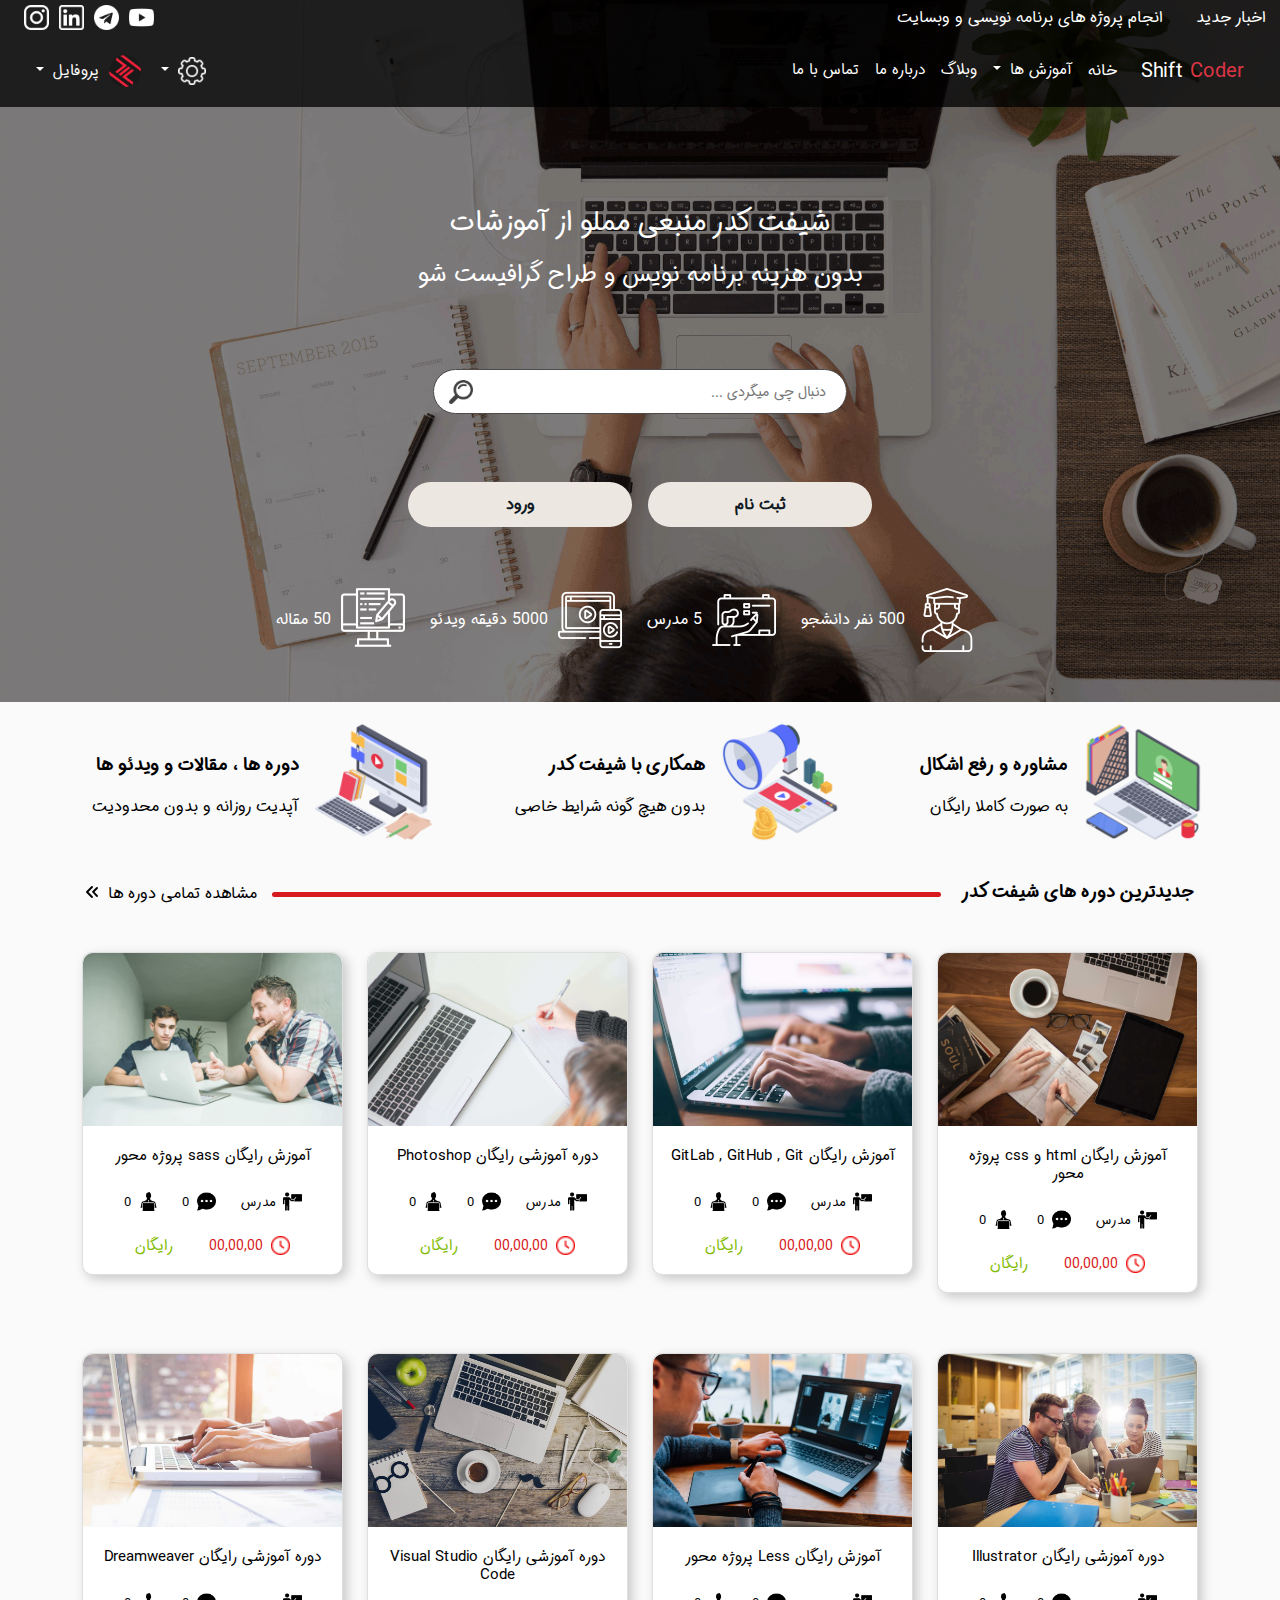
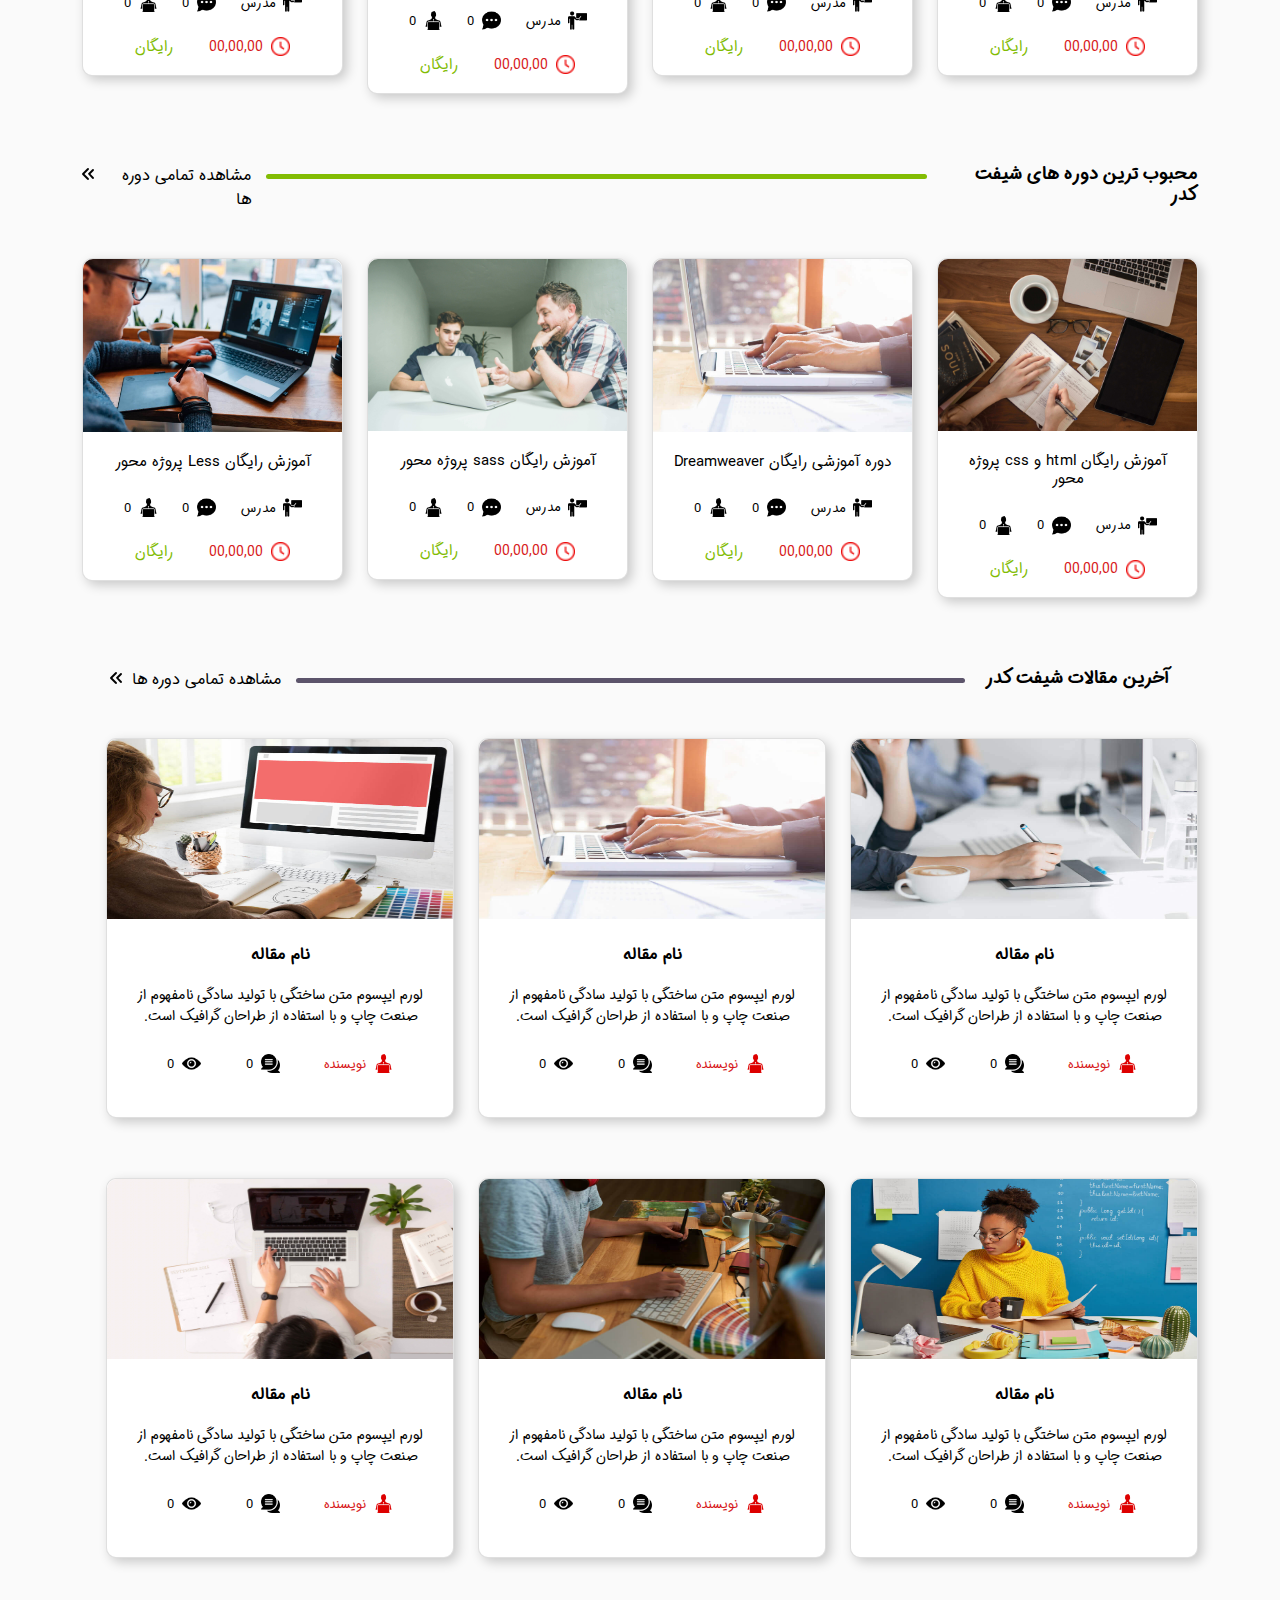
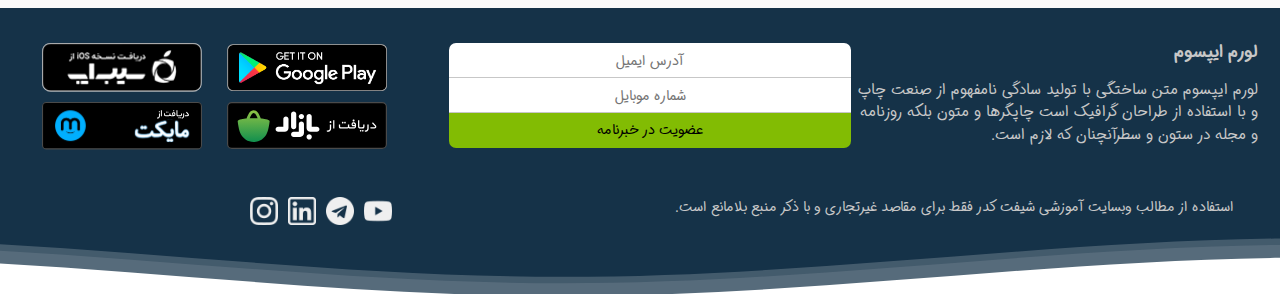
==== index.html @ ca9fedff "push in github" ====
<!DOCTYPE html>
<html lang="en">

<head>
    <meta charset="UTF-8">
    <meta http-equiv="X-UA-Compatible" content="IE=edge">
    <meta name="viewport" content="width=device-width, initial-scale=1.0">
    <title>Shift Coder</title>
    <link rel="stylesheet" href="frameworks/bootstrap/bootstrap.rtl.css">
    <script src="frameworks/bootstrap/bootstrap.js"></script>
    <link rel="stylesheet" href="style/main.min.css">
</head>

<body>
    <div class="container-fluid" id="custom-container-fluid-header">
        <div class="row">
            <div class="col-6">
                <div id="top-title">
                    <div class="news">
                        <span id="news-span">اخبار جدید</span>
                        <ul>
                            <li><a href="#">انجام پروژه های برنامه نویسی و وبسایت</a></li>
                            <li><a href="#">آموزش برنامه نویسی و طراحی وبسایت</li>
                            <li><a href="#">برگزاری دوره های اموزشی رایگان</a></li>
                            <li><a href="#">آموزش گرافیک از صفر تا صد</a></li>
                        </ul>
                    </div>
                </div>
            </div>
            <div class="col-6">
                <div id="social-container-header" class="float-start">
                    <a href="#">
                        <img src="icons/youtube.png" alt="youtube" class="social-media-header" title="youtube">
                    </a>
                    <a href="#">
                        <img src="icons/telegram.png" alt="telegram" class="social-media-header" title="telegram">
                    </a>
                    <a href="#">
                        <img src="icons/linkedin.png" alt="linkedin" class="social-media-header" title="linkedin">
                    </a>
                    <a href="#">
                        <img src="icons/instagram.png" alt="instagram" class="social-media-header" title="instagram">
                    </a>
                </div>
            </div>
            <nav class="navbar navbar-expand-lg navbar-dark" id="custom-navbar-header">
                <div class="container-fluid">
                    <h1>
                        <a class="navbar-brand text-su" href="#">Shift <span class="text-danger">Coder</span></a>
                    </h1>
                    <button class="navbar-toggler" type="button" data-bs-toggle="collapse"
                        data-bs-target="#navbarSupportedContent" aria-controls="navbarSupportedContent"
                        aria-expanded="false" aria-label="Toggle navigation">
                        <span class="navbar-toggler-icon"></span>
                    </button>
                    <div class="collapse navbar-collapse" id="navbarSupportedContent">
                        <ul class="navbar-nav me-auto mb-2 mb-lg-0">
                            <li class="nav-item">
                                <a class="nav-link active" aria-current="page" href="#">خانه</a>
                            </li>
                            <li class="nav-item">
                                <a class="nav-link dropdown-toggle link-navbar-header" href="#" id="navbarDropdown"
                                    role="button" data-bs-toggle="dropdown" aria-expanded="false">
                                    آموزش ها
                                </a>
                                <ul class="dropdown-menu bgcolo-ul-header" id="megamenu-dropdown"
                                    aria-labelledby="navbarDropdown">
                                    <div class="container-fluid">
                                        <div class="row">
                                            <div class="col-12 col-md-3 text-center">
                                                <li>
                                                    <a class="dropdown-item text-white hover-link-dropdown anchor-megamenu-border-radius"
                                                        href="#">برنامه نویسی</a>
                                                </li>
                                                <div>
                                                    <img src="icons/arrow-down.png" alt="arrow down"
                                                        class="arrow-down-header my-3">
                                                </div>
                                                <div>
                                                    <ul class="ul-item-megamenu">
                                                        <li class="li-item-megamenu my-2"><a href="#"
                                                                class="text-white">جاوا اسکریپت</a></li>
                                                        <li class="li-item-megamenu my-2"><a href="#"
                                                                class="text-white">سی شارپ</a></li>
                                                        <li class="li-item-megamenu my-2"><a href="#"
                                                                class="text-white">پی اچ پی</a></li>
                                                        <li class="li-item-megamenu my-2"><a href="#"
                                                                class="text-white">go lang</a></li>
                                                        <li class="li-item-megamenu my-2"><a href="#"
                                                                class="text-white">ruby</a></li>
                                                    </ul>
                                                </div>
                                            </div>
                                            <div class="col-12 col-md-3 text-center">
                                                <li><a class="dropdown-item text-white hover-link-dropdown anchor-megamenu-border-radius"
                                                        href="#">فریمورک و کتابخانه</a>
                                                </li>
                                                <div>
                                                    <img src="icons/arrow-down.png" alt="arrow down"
                                                        class="arrow-down-header my-3">
                                                </div>
                                                <div>
                                                    <ul class="ul-item-megamenu">
                                                        <li class="li-item-megamenu my-2"><a href="#"
                                                                class="text-white">نود جی اس</a></li>
                                                        <li class="li-item-megamenu my-2"><a href="#"
                                                                class="text-white">بوت استرپ</a></li>
                                                        <li class="li-item-megamenu my-2"><a href="#"
                                                                class="text-white">لاراول</a></li>
                                                        <li class="li-item-megamenu my-2"><a href="#"
                                                                class="text-white">asp.net</a></li>
                                                        <li class="li-item-megamenu my-2"><a href="#"
                                                                class="text-white">sass</a></li>
                                                    </ul>
                                                </div>
                                            </div>
                                            <div class="col-12 col-md-3 text-center">
                                                <li><a class="dropdown-item text-white hover-link-dropdown anchor-megamenu-border-radius"
                                                        href="#">طراحی وب</a>
                                                </li>
                                                <div>
                                                    <img src="icons/arrow-down.png" alt="arrow down"
                                                        class="arrow-down-header my-3">
                                                </div>
                                                <div>
                                                    <ul class="ul-item-megamenu">
                                                        <li class="li-item-megamenu my-2"><a href="#"
                                                                class="text-white">هک و امنیت</a></li>
                                                        <li class="li-item-megamenu my-2"><a href="#"
                                                                class="text-white">ووکامرس</a></li>
                                                        <li class="li-item-megamenu my-2"><a href="#"
                                                                class="text-white">وردپرس</a></li>
                                                        <li class="li-item-megamenu my-2"><a href="#"
                                                                class="text-white">HTML</a></li>
                                                        <li class="li-item-megamenu my-2"><a href="#"
                                                                class="text-white">CSS</a></li>
                                                    </ul>
                                                </div>
                                            </div>
                                            <div class="col-12 col-md-3 text-center">
                                                <li><a class="dropdown-item text-white hover-link-dropdown anchor-megamenu-border-radius"
                                                        href="#">گرافیک</a>
                                                </li>
                                                <div>
                                                    <img src="icons/arrow-down.png" alt="arrow down"
                                                        class="arrow-down-header my-3">
                                                </div>
                                                <div>
                                                    <ul class="ul-item-megamenu">
                                                        <li class="li-item-megamenu my-2"><a href="#"
                                                                class="text-white">فوتوشاپ</a></li>
                                                        <li class="li-item-megamenu my-2"><a href="#"
                                                                class="text-white">ایلوستریتور</a></li>
                                                        <li class="li-item-megamenu my-2"><a href="#"
                                                                class="text-white">ایکس دی</a></li>
                                                        <li class="li-item-megamenu my-2"><a href="#"
                                                                class="text-white">D3 max</a></li>
                                                        <li class="li-item-megamenu my-2"><a href="#"
                                                                class="text-white">maya</a></li>
                                                    </ul>
                                                </div>
                                            </div>
                                        </div>
                                    </div>
                                </ul>
                            </li>
                            <li class="nav-item">
                                <a class="nav-link link-navbar-header" href="#">وبلاگ</a>
                            </li>
                            <li class="nav-item">
                                <a class="nav-link link-navbar-header" href="#">درباره ما</a>
                            </li>
                            <li class="nav-item">
                                <a class="nav-link link-navbar-header" href="#">تماس با ما</a>
                            </li>
                            <hr>
                        </ul>

                        <li class="nav-item dropdown list-style-li-header" id="setting-list-item-header">
                            <a class="nav-link dropdown-toggle link-navbar-header" href="#" id="navbarDropdown-2"
                                role="button" data-bs-toggle="dropdown" aria-expanded="false">
                                <span id="span-profile">
                                    <img src="icons/settings.png" alt="settings" width="28px">
                                </span>
                            </a>
                            <ul class="dropdown-menu bgcolo-ul-header" aria-labelledby="navbarDropdown-2">
                                <li><a class="dropdown-item text-white hover-link-dropdown" href="#">
                                        <img src="icons/settings-3.png" alt="settings" class="icons-img-header">
                                        تنظیمات حساب
                                    </a>
                                </li>
                                <li><a class="dropdown-item text-white hover-link-dropdown" href="#">
                                        <img src="icons/edit.png" alt="send article" class="icons-img-header">
                                        ارسال مطالب
                                    </a>
                                </li>
                                <li><a class="dropdown-item text-white hover-link-dropdown" href="#">
                                        <img src="icons/conversation.png" alt="comments" class="icons-img-header">
                                        نظرات
                                    </a>
                                <li><a class="dropdown-item text-white hover-link-dropdown" href="#">
                                        <img src="icons/notification.png" alt="notification" class="icons-img-header">
                                        اعلان ها
                                    </a>
                                </li>
                                <li>
                                    <hr class="dropdown-divider">
                                </li>
                                <li><a class="dropdown-item text-white hover-link-dropdown no-hover-link-dropdown"
                                        href="#">
                                        <img src="icons/settings-2.png" alt="settings" class="icons-img-header">
                                        تنظیمات بیشتر
                                    </a>
                                </li>
                            </ul>
                        </li>
                        <li class="nav-item dropdown list-style-li-header">
                            <a class="nav-link dropdown-toggle link-navbar-header" href="#" id="navbarDropdown-2"
                                role="button" data-bs-toggle="dropdown" aria-expanded="false">
                                <img src="images/logo-icon-150px-shiftcoder.png" alt="پروفایل" id="profile-header">
                                <span id="span-profile">پروفایل</span>
                            </a>
                            <ul class="dropdown-menu bgcolo-ul-header" aria-labelledby="navbarDropdown-2">
                                <li><a class="dropdown-item text-white hover-link-dropdown" href="#">
                                        <img src="icons/control-panel.png" alt="control panel" class="icons-img-header">
                                        پنل مدیریت
                                    </a>
                                </li>
                                <li><a class="dropdown-item text-white hover-link-dropdown" href="#">
                                        <img src="icons/profile.png" alt="profile" class="icons-img-header">
                                        دوره های شما
                                    </a>
                                </li>
                                <li>
                                <li><a class="dropdown-item text-white hover-link-dropdown" href="#">
                                        <img src="icons/invoice.png" alt="invoice" class="icons-img-header">
                                        ارسال تیکت
                                    </a>
                                </li>
                                <li>
                                    <hr class="dropdown-divider">
                                </li>
                                <li><a class="dropdown-item text-white hover-link-dropdown no-hover-link-dropdown"
                                        href="#">
                                        <img src="icons/settings-2.png" alt="settings" class="icons-img-header">
                                        تنظیمات بیشتر
                                    </a>
                                </li>
                            </ul>
                        </li>
                    </div>
                </div>
            </nav>
        </div>
        <div class="row justify-content-center">
            <div class="col-12 col-md-8">
                <h3 id="header-top-text">شیفت کدر منبعی مملو از آموزشات</h3>
                <h4 id="header-bottom-text">بدون هزینه برنامه نویس و طراح گرافیست شو</h4>
                <form action="post" id="container-searchbox-header">
                    <input type="text" name="searchbox" id="searchbox-header" placeholder="دنبال چی میگردی ...">
                    <button id="container-icon-search-header">
                        <img src="icons/search.png" alt="search" id="search-img-header">
                    </button>
                </form>
                <div class="col-6" id="container-signin-login">
                    <a class="white" href="#" id="anchor-btn-signin">
                        <p><span class="bg"></span><span class="base"></span><span class="text">ثبت نام</span></p>
                    </a>
                    <a class="white" href="login-form.html" id="anchor-btn-signin">
                        <p><span class="bg"></span><span class="base"></span><span class="text">ورود</span></p>
                    </a>
                </div>
                <div id="container-meta-section">
                    <div class="meta-section-header">
                        <img src="icons/student.png" alt="Student" class="img-meta-section">
                        <span class="span-meta-section">500</span>
                        <span class="span-meta-section">نفر دانشجو</span>
                    </div>
                    <div class="meta-section-header" id="meta-section-teacher">
                        <img src="icons/teacher.png" alt="teacher" class="img-meta-section">
                        <span class="span-meta-section">5</span>
                        <span class="span-meta-section">مدرس</span>
                    </div>
                    <div class="meta-section-header">
                        <img src="icons/video.png" alt="video" class="img-meta-section">
                        <span class="span-meta-section">5000</span>
                        <span class="span-meta-section">دقیقه ویدئو</span>
                    </div>
                    <div class="meta-section-header" id="meta-section-article">
                        <img src="icons/article-2.png" alt="article" class="img-meta-section">
                        <span class="span-meta-section">50</span>
                        <span class="span-meta-section">مقاله</span>
                    </div>
                </div>
            </div>
        </div>
    </div>
    <div class="container-fluid">
        <div class="row">
            <div class="col-12">
                <div id="container-section-bottom-header">
                    <div class="section-bottom-header">
                        <img src="images/img-login.png" alt="moshavere" class="img-section-bottom-header">
                        <div class="cotainer-p-bottom-header">
                            <a href="#" class="anchor-section-bottom-header">
                                <p class="p-section-top-header">مشاوره و رفع اشکال</p>
                            </a>
                            <a href="#" class="anchor-section-bottom-header">
                                <p class="p-section-bottom-header">به صورت کاملا رایگان</p>
                            </a>
                        </div>
                    </div>
                    <div class="section-bottom-header">
                        <img src="images/img-marketing.png" alt="moshavere" class="img-section-bottom-header">
                        <div class="cotainer-p-bottom-header">
                            <a href="#" class="anchor-section-bottom-header">
                                <p class="p-section-top-header">همکاری با شیفت کدر</p>
                            </a>
                            <a href="#" class="anchor-section-bottom-header">
                                <p class="p-section-bottom-header">بدون هیچ گونه شرایط خاصی</p>
                            </a>
                        </div>
                    </div>
                    <div class="section-bottom-header" id="section-bottom-header-video">
                        <img src="images/img-learning.png" alt="moshavere" class="img-section-bottom-header">
                        <div class="cotainer-p-bottom-header">
                            <a href="#" class="anchor-section-bottom-header">
                                <p class="p-section-top-header">دوره ها ، مقالات و ویدئو ها</p>
                            </a>
                            <a href="#" class="anchor-section-bottom-header">
                                <p class="p-section-bottom-header">آپدیت روزانه و بدون محدودیت</p>
                            </a>
                        </div>
                    </div>
                </div>
            </div>
        </div>
    </div>
    <div class="container">
        <div class="row">
            <div class="col-12">
                <div class="container-name-section-content">
                    <h2 class="name-section-content">
                        <a href="#" class="link-section-content">جدیدترین دوره های شیفت کدر</a>
                    </h2>
                    <div class="line-section-content"></div>
                    <a class="container-full-packages">
                        <p>مشاهده تمامی دوره ها</p>
                        <img src="icons/double-left-arrows-symbol.png" alt="arrow" class="img-arrow-full-packages">
                    </a>
                </div>
            </div>
        </div>
    </div>
    <div class="container" class="container-cards">
        <div class="row">
            <div class="col-6 col-md-4 col-lg-3">
                <div class="card container-card">
                    <a href="#" class="anchor-cards">
                        <img src="images/img-1.jpg" class="card-img-top img-card" alt="...">
                        <div class="card-body">
                            <h5 class="card-title title-card">آموزش رایگان html و css پروژه محور</h5>
                            <div class="container-items-card">
                                <div>
                                    <img src="icons/teacher-2.png" alt="Teacher" class="img-teacher-card">
                                    <span class="span-item-card">مدرس</span>
                                </div>
                                <div class="chat-display-item-none">
                                    <img src="icons/chat.png" alt="chat" class="img-teacher-card">
                                    <span class="span-item-card">0</span>
                                </div>
                                <div>
                                    <img src="icons/student-2.png" alt="student" class="img-teacher-card">
                                    <span class="span-item-card">0</span>
                                </div>
                            </div>
                            <div class="container-time-payment-card">
                                <div>
                                    <img src="icons/clock.png" alt="clock" class="img-teacher-card">
                                    <span class="time-p-card">00,00,00</span>
                                </div>
                                <div>
                                    <span class="payment-card">رایگان</span>
                                </div>
                            </div>
                        </div>
                    </a>
                </div>
            </div>
            <div class="col-6 col-md-4 col-lg-3">
                <div class="card container-card">
                    <a href="#" class="anchor-cards">
                        <img src="images/img-3.jpg" class="card-img-top img-card" alt="...">
                        <div class="card-body">
                            <h5 class="card-title title-card">آموزش رایگان GitLab , GitHub , Git</h5>
                            <div class="container-items-card">
                                <div>
                                    <img src="icons/teacher-2.png" alt="Teacher" class="img-teacher-card">
                                    <span class="span-item-card">مدرس</span>
                                </div>
                                <div class="chat-display-item-none">
                                    <img src="icons/chat.png" alt="chat" class="img-teacher-card">
                                    <span class="span-item-card">0</span>
                                </div>
                                <div>
                                    <img src="icons/student-2.png" alt="student" class="img-teacher-card">
                                    <span class="span-item-card">0</span>
                                </div>
                            </div>
                            <div class="container-time-payment-card">
                                <div>
                                    <img src="icons/clock.png" alt="clock" class="img-teacher-card">
                                    <span class="time-p-card">00,00,00</span>
                                </div>
                                <div>
                                    <span class="payment-card">رایگان</span>
                                </div>
                            </div>
                        </div>
                    </a>
                </div>
            </div>
            <div class="col-6 col-md-4 col-lg-3">
                <div class="card container-card">
                    <a href="#" class="anchor-cards">
                        <img src="images/img-4.jpg" class="card-img-top img-card" alt="...">
                        <div class="card-body">
                            <h5 class="card-title title-card">دوره آموزشی رایگان Photoshop</h5>
                            <div class="container-items-card">
                                <div>
                                    <img src="icons/teacher-2.png" alt="Teacher" class="img-teacher-card">
                                    <span class="span-item-card">مدرس</span>
                                </div>
                                <div class="chat-display-item-none">
                                    <img src="icons/chat.png" alt="chat" class="img-teacher-card">
                                    <span class="span-item-card">0</span>
                                </div>
                                <div>
                                    <img src="icons/student-2.png" alt="student" class="img-teacher-card">
                                    <span class="span-item-card">0</span>
                                </div>
                            </div>
                            <div class="container-time-payment-card">
                                <div>
                                    <img src="icons/clock.png" alt="clock" class="img-teacher-card">
                                    <span class="time-p-card">00,00,00</span>
                                </div>
                                <div>
                                    <span class="payment-card">رایگان</span>
                                </div>
                            </div>
                        </div>
                    </a>
                </div>
            </div>
            <div class="col-6 col-md-4 col-lg-3">
                <div class="card container-card">
                    <a href="#" class="anchor-cards">
                        <img src="images/img-5.jpg" class="card-img-top img-card" alt="...">
                        <div class="card-body">
                            <h5 class="card-title title-card">آموزش رایگان sass پروژه محور</h5>
                            <div class="container-items-card">
                                <div>
                                    <img src="icons/teacher-2.png" alt="Teacher" class="img-teacher-card">
                                    <span class="span-item-card">مدرس</span>
                                </div>
                                <div class="chat-display-item-none">
                                    <img src="icons/chat.png" alt="chat" class="img-teacher-card">
                                    <span class="span-item-card">0</span>
                                </div>
                                <div>
                                    <img src="icons/student-2.png" alt="student" class="img-teacher-card">
                                    <span class="span-item-card">0</span>
                                </div>
                            </div>
                            <div class="container-time-payment-card">
                                <div>
                                    <img src="icons/clock.png" alt="clock" class="img-teacher-card">
                                    <span class="time-p-card">00,00,00</span>
                                </div>
                                <div>
                                    <span class="payment-card">رایگان</span>
                                </div>
                            </div>
                        </div>
                    </a>
                </div>
            </div>
            <div class="col-6 col-md-4 col-lg-3">
                <div class="card container-card">
                    <a href="#" class="anchor-cards">
                        <img src="images/img-6.jpg" class="card-img-top img-card" alt="...">
                        <div class="card-body">
                            <h5 class="card-title title-card">دوره آموزشی رایگان Illustrator </h5>
                            <div class="container-items-card">
                                <div>
                                    <img src="icons/teacher-2.png" alt="Teacher" class="img-teacher-card">
                                    <span class="span-item-card">مدرس</span>
                                </div>
                                <div class="chat-display-item-none">
                                    <img src="icons/chat.png" alt="chat" class="img-teacher-card">
                                    <span class="span-item-card">0</span>
                                </div>
                                <div>
                                    <img src="icons/student-2.png" alt="student" class="img-teacher-card">
                                    <span class="span-item-card">0</span>
                                </div>
                            </div>
                            <div class="container-time-payment-card">
                                <div>
                                    <img src="icons/clock.png" alt="clock" class="img-teacher-card">
                                    <span class="time-p-card">00,00,00</span>
                                </div>
                                <div>
                                    <span class="payment-card">رایگان</span>
                                </div>
                            </div>
                        </div>
                    </a>
                </div>
            </div>
            <div class="col-6 col-md-4 col-lg-3">
                <div class="card container-card">
                    <a href="#" class="anchor-cards">
                        <img src="images/img-10.jpg" class="card-img-top img-card" alt="...">
                        <div class="card-body">
                            <h5 class="card-title title-card">آموزش رایگان Less پروژه محور</h5>
                            <div class="container-items-card">
                                <div>
                                    <img src="icons/teacher-2.png" alt="Teacher" class="img-teacher-card">
                                    <span class="span-item-card">مدرس</span>
                                </div>
                                <div class="chat-display-item-none">
                                    <img src="icons/chat.png" alt="chat" class="img-teacher-card">
                                    <span class="span-item-card">0</span>
                                </div>
                                <div>
                                    <img src="icons/student-2.png" alt="student" class="img-teacher-card">
                                    <span class="span-item-card">0</span>
                                </div>
                            </div>
                            <div class="container-time-payment-card">
                                <div>
                                    <img src="icons/clock.png" alt="clock" class="img-teacher-card">
                                    <span class="time-p-card">00,00,00</span>
                                </div>
                                <div>
                                    <span class="payment-card">رایگان</span>
                                </div>
                            </div>
                        </div>
                    </a>
                </div>
            </div>
            <div class="col-6 col-md-4 col-lg-3">
                <div class="card container-card">
                    <a href="#" class="anchor-cards">
                        <img src="images/img-8.jpg" class="card-img-top img-card" alt="...">
                        <div class="card-body">
                            <h5 class="card-title title-card">دوره آموزشی رایگان Visual Studio Code</h5>
                            <div class="container-items-card">
                                <div>
                                    <img src="icons/teacher-2.png" alt="Teacher" class="img-teacher-card">
                                    <span class="span-item-card">مدرس</span>
                                </div>
                                <div class="chat-display-item-none">
                                    <img src="icons/chat.png" alt="chat" class="img-teacher-card">
                                    <span class="span-item-card">0</span>
                                </div>
                                <div>
                                    <img src="icons/student-2.png" alt="student" class="img-teacher-card">
                                    <span class="span-item-card">0</span>
                                </div>
                            </div>
                            <div class="container-time-payment-card">
                                <div>
                                    <img src="icons/clock.png" alt="clock" class="img-teacher-card">
                                    <span class="time-p-card">00,00,00</span>
                                </div>
                                <div>
                                    <span class="payment-card">رایگان</span>
                                </div>
                            </div>
                        </div>
                    </a>
                </div>
            </div>
            <div class="col-6 col-md-4 col-lg-3">
                <div class="card container-card">
                    <a href="#" class="anchor-cards">
                        <img src="images/img-7.jpg" class="card-img-top img-card" alt="...">
                        <div class="card-body">
                            <h5 class="card-title title-card">دوره آموزشی رایگان Dreamweaver</h5>
                            <div class="container-items-card">
                                <div>
                                    <img src="icons/teacher-2.png" alt="Teacher" class="img-teacher-card">
                                    <span class="span-item-card">مدرس</span>
                                </div>
                                <div class="chat-display-item-none">
                                    <img src="icons/chat.png" alt="chat" class="img-teacher-card">
                                    <span class="span-item-card">0</span>
                                </div>
                                <div>
                                    <img src="icons/student-2.png" alt="student" class="img-teacher-card">
                                    <span class="span-item-card">0</span>
                                </div>
                            </div>
                            <div class="container-time-payment-card">
                                <div>
                                    <img src="icons/clock.png" alt="clock" class="img-teacher-card">
                                    <span class="time-p-card">00,00,00</span>
                                </div>
                                <div>
                                    <span class="payment-card">رایگان</span>
                                </div>
                            </div>
                        </div>
                    </a>
                </div>
            </div>
        </div>
    </div>
    <div class="container">
        <div class="row">
            <div class="col-12">
                <div class="container-name-section-content">
                    <h2 class="name-section-content">
                        <a href="#" class="link-section-content">محبوب ترین دوره های شیفت کدر</a>
                    </h2>
                    <div class="line-section-content" id="line-section-content-blue"></div>
                    <a class="container-full-packages">
                        <p>مشاهده تمامی دوره ها</p>
                        <img src="icons/double-left-arrows-symbol.png" alt="arrow" class="img-arrow-full-packages">
                    </a>
                </div>
            </div>
        </div>
    </div>
    <div class="container">
        <div class="row">
            <div class="col-6 col-md-4 col-lg-3">
                <div class="card container-card">
                    <a href="#" class="anchor-cards">
                        <img src="images/img-1.jpg" class="card-img-top img-card" alt="...">
                        <div class="card-body">
                            <h5 class="card-title title-card">آموزش رایگان html و css پروژه محور</h5>
                            <div class="container-items-card">
                                <div>
                                    <img src="icons/teacher-2.png" alt="Teacher" class="img-teacher-card">
                                    <span class="span-item-card">مدرس</span>
                                </div>
                                <div class="chat-display-item-none">
                                    <img src="icons/chat.png" alt="chat" class="img-teacher-card">
                                    <span class="span-item-card">0</span>
                                </div>
                                <div>
                                    <img src="icons/student-2.png" alt="student" class="img-teacher-card">
                                    <span class="span-item-card">0</span>
                                </div>
                            </div>
                            <div class="container-time-payment-card">
                                <div>
                                    <img src="icons/clock.png" alt="clock" class="img-teacher-card">
                                    <span class="time-p-card">00,00,00</span>
                                </div>
                                <div>
                                    <span class="payment-card">رایگان</span>
                                </div>
                            </div>
                        </div>
                    </a>
                </div>
            </div>
            <div class="col-6 col-md-4 col-lg-3">
                <div class="card container-card">
                    <a href="#" class="anchor-cards">
                        <img src="images/img-7.jpg" class="card-img-top img-card" alt="...">
                        <div class="card-body">
                            <h5 class="card-title title-card">دوره آموزشی رایگان Dreamweaver</h5>
                            <div class="container-items-card">
                                <div>
                                    <img src="icons/teacher-2.png" alt="Teacher" class="img-teacher-card">
                                    <span class="span-item-card">مدرس</span>
                                </div>
                                <div class="chat-display-item-none">
                                    <img src="icons/chat.png" alt="chat" class="img-teacher-card">
                                    <span class="span-item-card">0</span>
                                </div>
                                <div>
                                    <img src="icons/student-2.png" alt="student" class="img-teacher-card">
                                    <span class="span-item-card">0</span>
                                </div>
                            </div>
                            <div class="container-time-payment-card">
                                <div>
                                    <img src="icons/clock.png" alt="clock" class="img-teacher-card">
                                    <span class="time-p-card">00,00,00</span>
                                </div>
                                <div>
                                    <span class="payment-card">رایگان</span>
                                </div>
                            </div>
                        </div>
                    </a>
                </div>
            </div>
            <div class="col-6 col-md-4 col-lg-3">
                <div class="card container-card">
                    <a href="#" class="anchor-cards">
                        <img src="images/img-5.jpg" class="card-img-top img-card" alt="...">
                        <div class="card-body">
                            <h5 class="card-title title-card">آموزش رایگان sass پروژه محور</h5>
                            <div class="container-items-card">
                                <div>
                                    <img src="icons/teacher-2.png" alt="Teacher" class="img-teacher-card">
                                    <span class="span-item-card">مدرس</span>
                                </div>
                                <div class="chat-display-item-none">
                                    <img src="icons/chat.png" alt="chat" class="img-teacher-card">
                                    <span class="span-item-card">0</span>
                                </div>
                                <div>
                                    <img src="icons/student-2.png" alt="student" class="img-teacher-card">
                                    <span class="span-item-card">0</span>
                                </div>
                            </div>
                            <div class="container-time-payment-card">
                                <div>
                                    <img src="icons/clock.png" alt="clock" class="img-teacher-card">
                                    <span class="time-p-card">00,00,00</span>
                                </div>
                                <div>
                                    <span class="payment-card">رایگان</span>
                                </div>
                            </div>
                        </div>
                    </a>
                </div>
            </div>
            <div class="col-6 col-md-4 col-lg-3">
                <div class="card container-card">
                    <a href="#" class="anchor-cards">
                        <img src="images/img-10.jpg" class="card-img-top img-card" alt="...">
                        <div class="card-body">
                            <h5 class="card-title title-card">آموزش رایگان Less پروژه محور</h5>
                            <div class="container-items-card">
                                <div>
                                    <img src="icons/teacher-2.png" alt="Teacher" class="img-teacher-card">
                                    <span class="span-item-card">مدرس</span>
                                </div>
                                <div class="chat-display-item-none">
                                    <img src="icons/chat.png" alt="chat" class="img-teacher-card">
                                    <span class="span-item-card">0</span>
                                </div>
                                <div>
                                    <img src="icons/student-2.png" alt="student" class="img-teacher-card">
                                    <span class="span-item-card">0</span>
                                </div>
                            </div>
                            <div class="container-time-payment-card">
                                <div>
                                    <img src="icons/clock.png" alt="clock" class="img-teacher-card">
                                    <span class="time-p-card">00,00,00</span>
                                </div>
                                <div>
                                    <span class="payment-card">رایگان</span>
                                </div>
                            </div>
                        </div>
                    </a>
                </div>
            </div>
        </div>
    </div>
    <div class="container">
        <div class="row">
            <div class="col-12">
                <div class="container-name-section-content">
                    <h2 class="name-section-content">
                        <a href="#" class="link-section-content">آخرین مقالات شیفت کدر</a>
                    </h2>
                    <div class="line-section-content" id="line-section-content-yellow"></div>
                    <a class="container-full-packages">
                        <p>مشاهده تمامی دوره ها</p>
                        <img src="icons/double-left-arrows-symbol.png" alt="arrow" class="img-arrow-full-packages">
                    </a>
                </div>
            </div>
        </div>
    </div>
    <div class="container">
        <div class="row container-article">
            <div class="col-10 col-md-6 col-lg-4">
                <div class="card container-card-article">
                    <a href="#" class="anchor-cards">
                        <img src="images/img-11.jpg" class="card-img-top img-card" alt="...">
                        <div class="card-body">
                            <h5 class="card-title title-card-article">نام مقاله</h5>
                            <div>
                                <p class="p-card-article">لورم ایپسوم متن ساختگی با تولید سادگی نامفهوم از صنعت چاپ و با
                                    استفاده از طراحان گرافیک است.</p>
                            </div>
                            <div class="container-items-card">
                                <div>
                                    <img src="icons/teacher-3.png" alt="Teacher" class="img-teacher-card">
                                    <span class="span-item-card span-item-card-article">نویسنده</span>
                                </div>
                                <div class="chat-display-item-none">
                                    <img src="icons/chat-2.png" alt="chat" class="img-teacher-card">
                                    <span class="span-item-card">0</span>
                                </div>
                                <div>
                                    <img src="icons/view.png" alt="student" class="img-teacher-card">
                                    <span class="span-item-card">0</span>
                                </div>
                            </div>
                        </div>
                    </a>
                </div>
            </div>
            <div class="col-10 col-md-6 col-lg-4">
                <div class="card container-card-article">
                    <a href="#" class="anchor-cards">
                        <img src="images/img-12.jpg" class="card-img-top img-card" alt="...">
                        <div class="card-body">
                            <h5 class="card-title title-card-article">نام مقاله</h5>
                            <div>
                                <p class="p-card-article">لورم ایپسوم متن ساختگی با تولید سادگی نامفهوم از صنعت چاپ و با
                                    استفاده از طراحان گرافیک است.</p>
                            </div>
                            <div class="container-items-card">
                                <div>
                                    <img src="icons/teacher-3.png" alt="Teacher" class="img-teacher-card">
                                    <span class="span-item-card span-item-card-article">نویسنده</span>
                                </div>
                                <div class="chat-display-item-none">
                                    <img src="icons/chat-2.png" alt="chat" class="img-teacher-card">
                                    <span class="span-item-card">0</span>
                                </div>
                                <div>
                                    <img src="icons/view.png" alt="student" class="img-teacher-card">
                                    <span class="span-item-card">0</span>
                                </div>
                            </div>
                        </div>
                    </a>
                </div>
            </div>
            <div class="col-10 col-md-6 col-lg-4">
                <div class="card container-card-article">
                    <a href="#" class="anchor-cards">
                        <img src="images/img-13.jpg" class="card-img-top img-card" alt="...">
                        <div class="card-body">
                            <h5 class="card-title title-card-article">نام مقاله</h5>
                            <div>
                                <p class="p-card-article">لورم ایپسوم متن ساختگی با تولید سادگی نامفهوم از صنعت چاپ و با
                                    استفاده از طراحان گرافیک است.</p>
                            </div>
                            <div class="container-items-card">
                                <div>
                                    <img src="icons/teacher-3.png" alt="Teacher" class="img-teacher-card">
                                    <span class="span-item-card span-item-card-article">نویسنده</span>
                                </div>
                                <div class="chat-display-item-none">
                                    <img src="icons/chat-2.png" alt="chat" class="img-teacher-card">
                                    <span class="span-item-card">0</span>
                                </div>
                                <div>
                                    <img src="icons/view.png" alt="student" class="img-teacher-card">
                                    <span class="span-item-card">0</span>
                                </div>
                            </div>
                        </div>
                    </a>
                </div>
            </div>
            <div class="col-10 col-md-6 col-lg-4">
                <div class="card container-card-article">
                    <a href="#" class="anchor-cards">
                        <img src="images/img-14.jpg" class="card-img-top img-card" alt="...">
                        <div class="card-body">
                            <h5 class="card-title title-card-article">نام مقاله</h5>
                            <div>
                                <p class="p-card-article">لورم ایپسوم متن ساختگی با تولید سادگی نامفهوم از صنعت چاپ و با
                                    استفاده از طراحان گرافیک است.</p>
                            </div>
                            <div class="container-items-card">
                                <div>
                                    <img src="icons/teacher-3.png" alt="Teacher" class="img-teacher-card">
                                    <span class="span-item-card span-item-card-article">نویسنده</span>
                                </div>
                                <div class="chat-display-item-none">
                                    <img src="icons/chat-2.png" alt="chat" class="img-teacher-card">
                                    <span class="span-item-card">0</span>
                                </div>
                                <div>
                                    <img src="icons/view.png" alt="student" class="img-teacher-card">
                                    <span class="span-item-card">0</span>
                                </div>
                            </div>
                        </div>
                    </a>
                </div>
            </div>
            <div class="col-10 col-md-6 col-lg-4">
                <div class="card container-card-article">
                    <a href="#" class="anchor-cards">
                        <img src="images/img-15.jpg" class="card-img-top img-card" alt="...">
                        <div class="card-body">
                            <h5 class="card-title title-card-article">نام مقاله</h5>
                            <div>
                                <p class="p-card-article">لورم ایپسوم متن ساختگی با تولید سادگی نامفهوم از صنعت چاپ و با
                                    استفاده از طراحان گرافیک است.</p>
                            </div>
                            <div class="container-items-card">
                                <div>
                                    <img src="icons/teacher-3.png" alt="Teacher" class="img-teacher-card">
                                    <span class="span-item-card span-item-card-article">نویسنده</span>
                                </div>
                                <div class="chat-display-item-none">
                                    <img src="icons/chat-2.png" alt="chat" class="img-teacher-card">
                                    <span class="span-item-card">0</span>
                                </div>
                                <div>
                                    <img src="icons/view.png" alt="student" class="img-teacher-card">
                                    <span class="span-item-card">0</span>
                                </div>
                            </div>
                        </div>
                    </a>
                </div>
            </div>
            <div class="col-10 col-md-6 col-lg-4">
                <div class="card container-card-article">
                    <a href="#" class="anchor-cards">
                        <img src="images/img-2.jpg" class="card-img-top img-card" alt="...">
                        <div class="card-body">
                            <h5 class="card-title title-card-article">نام مقاله</h5>
                            <div>
                                <p class="p-card-article">لورم ایپسوم متن ساختگی با تولید سادگی نامفهوم از صنعت چاپ و با
                                    استفاده از طراحان گرافیک است.</p>
                            </div>
                            <div class="container-items-card">
                                <div>
                                    <img src="icons/teacher-3.png" alt="Teacher" class="img-teacher-card">
                                    <span class="span-item-card span-item-card-article">نویسنده</span>
                                </div>
                                <div class="chat-display-item-none">
                                    <img src="icons/chat-2.png" alt="chat" class="img-teacher-card">
                                    <span class="span-item-card">0</span>
                                </div>
                                <div>
                                    <img src="icons/view.png" alt="student" class="img-teacher-card">
                                    <span class="span-item-card">0</span>
                                </div>
                            </div>
                        </div>
                    </a>
                </div>
            </div>
        </div>
    </div>
    <footer class="container-fluid" id="footer">
        <div class="row">
            <div class="col-10 col-md-6 col-lg-4" id="container-title-footer">
                <h4 id="title-info-footer">لورم ایپسوم</h4>
                <p id="title-p-footer">لورم ایپسوم متن ساختگی با تولید سادگی نامفهوم از صنعت چاپ و با استفاده از طراحان
                    گرافیک است چاپگرها و متون بلکه روزنامه و مجله در ستون و سطرآنچنان که لازم است.</p>
            </div>
            <div class="col-10 col-md-6 col-lg-4" id="container-newsletters-footer">
                <input type="email" id="newsletters-footer-email" placeholder="آدرس ایمیل">
                <input type="number" id="newsletters-footer-number" placeholder="شماره موبایل">
                <input type="submit" id="newsletters-footer-submit" value="عضویت در خبرنامه">
            </div>
            <div class="col-10 col-md-6 col-lg-4" id="container-app-footer">
                <div>
                    <a href="#"><img src="images/GooglePlay.png" alt="GooglePlay" class="img-app-footer"></a>
                    <a href="#"><img src="images/SibApp.png" alt="SibApp" class="img-app-footer"></a>
                </div>
                <div>
                    <a href="#"><img src="svg/bazar.svg" alt="bazar" class="img-app-footer"></a>
                    <a href="#"><img src="svg/myket.svg" alt="myket" class="img-app-footer"></a>
                </div>
            </div>
        </div>
        <div id="container-footer-bottom">
            <div class="col-6" id="container-copyright-footer">
                <p id="p-copyright-footer">استفاده از مطالب وبسایت آموزشی شیفت کدر فقط برای مقاصد غیرتجاری و با
                    ذکر منبع بلامانع است.</p>
            </div>
            <div class="col-6" id="container-social-footer">
                <a href="#"><img src="icons/youtube-2.png" alt="youtube" title="youtube" class="img-social-footer"></a>
                <a href="#"><img src="icons/telegram-2.png" alt="telegram" title="telegram"
                        class="img-social-footer"></a>
                <a href="#"><img src="icons/linkedin-2.png" alt="linkedin" title="linkedin"
                        class="img-social-footer"></a>
                <a href="#"><img src="icons/instagram-2.png" alt="instagram" title="instagram"
                        class="img-social-footer"></a>
            </div>
        </div>
    </footer>
    <section id="hero">
        <svg class="hero-waves" xmlns="http://www.w3.org/2000/svg" xmlns:xlink="http://www.w3.org/1999/xlink"
            viewBox="0 24 150 28 " preserveAspectRatio="none">
            <defs>
                <path id="wave-path" d="M-160 44c30 0 58-18 88-18s 58 18 88 18 58-18 88-18 58 18 88 18 v44h-352z">
                </path>
            </defs>
            <g class="">
                <use xlink:href="#wave-path" x="50" y="3" fill="rgba(255,255,255, .1)">
                </use>
            </g>
            <g class="wave2">
                <use xlink:href="#wave-path" x="50" y="0" fill="rgba(255,255,255, .2)">
                </use>
            </g>
            <g class="wave3">
                <use xlink:href="#wave-path" x="50" y="9" fill="#fff">
                </use>
            </g>
        </svg>
    </section>
</body>

</html>
---- style/main.min.css ----
@font-face{font-family:Sahel;src:url("../fonts/Sahel.ttf");font-weight:normal}@font-face{font-family:IranSansBold;src:url("../fonts/IRANSans-Bold.ttf");font-weight:normal}@font-face{font-family:IranSans;src:url("../fonts/IRANSans.ttf");font-weight:normal}*{padding:0;margin:0;box-sizing:border-box}body{font-family:IranSans,tahoma;background-color:#fafafa;direction:rtl;max-width:100vw;overflow-x:hidden}a{text-decoration:none;color:#000000}input::-webkit-outer-spin-button,input::-webkit-inner-spin-button{-webkit-appearance:none;margin:0}input[type=number]{appearance:textfield;-webkit-appearance:textfield}#custom-container-fluid-header{background-image:url(../images/img-2-1.png);height:auto;background-size:cover;background-position:center;background-repeat:repeat-y;position:relative}#top-title{position:absolute;top:0;right:0;background-color:rgba(0,0,0,0.75);width:100%}.news{width:auto;height:35px;margin:0px auto;overflow:hidden;border-radius:4px;padding:3px;user-select:none}.news span{float:right;color:#fff;padding:6px;position:relative;top:-3px;left:-5px;border-radius:4px;font:16px;-webkit-font-smoothing:antialiased;-webkit-user-select:none;cursor:pointer}.news ul{float:right;overflow-x:hidden;animation:ticker 10s cubic-bezier(1, 0, 0.1, 0) infinite;-webkit-user-select:none}.news ul li{line-height:30px;list-style:none;overflow-x:hidden}.news ul li a{color:#fff;text-decoration:none;font:14px;-webkit-font-smoothing:antialiased;-webkit-user-select:none}.news ul:hover{animation-play-state:paused}.news span:hover+ul{animation-play-state:paused}@keyframes ticker{0%{margin-top:0}25%{margin-top:-30px}50%{margin-top:-60px}75%{margin-top:-90px}100%{margin-top:0}}#social-container-header{position:absolute;width:48%;display:flex;justify-content:flex-end}.social-media-header{width:35px;padding-top:5px;padding-left:10px;user-select:none;-webkit-user-select:none}.social-media-header:hover{opacity:0.5}#custom-navbar-header{background-color:rgba(0,0,0,0.75);margin-top:35px;user-select:none;-webkit-user-select:none}.link-navbar-header{color:#fff !important;font-size:15px}.link-navbar-header:hover{opacity:0.5}#profile-header{width:32px;border-radius:50%}#navbarDropdown-2{padding:0}.bgcolo-ul-header{background-color:rgba(0,0,0,0.75);border-radius:0;border-bottom-left-radius:35px;border-bottom-right-radius:35px}.hover-link-dropdown:hover{background-color:rgba(255,255,255,0.4)}#span-profile{padding-right:5px}#setting-list-item-header{margin-left:20px;list-style:none}.no-hover-link-dropdown:hover{background-color:transparent}.icons-img-header{margin-left:5px;width:28px}.list-style-li-header{list-style:none}#megamenu-dropdown{width:100%;margin-top:-1px}.anchor-megamenu-border-radius{border-radius:25px;background-color:rgba(255,255,255,0.3)}.arrow-down-header{width:20px}.li-item-megamenu{list-style:none}.ul-item-megamenu{padding:0}#header-top-text{width:100%;display:flex;justify-content:center;color:#fff;margin-top:100px;text-align:center}#header-bottom-text{width:100%;display:flex;justify-content:center;color:#fff;margin-top:20px;text-align:center}#container-searchbox-header{width:100%;display:flex;justify-content:center;margin-top:80px}#searchbox-header{width:50%;height:45px;border-radius:25px;background:#fff;border:1px solid #4b4b4b;padding:10px 20px 10px 40px;outline:none;color:#4b4b4b}#searchbox-header::placeholder{font-size:14px}#container-icon-search-header{position:relative;border:none;outline:none;cursor:pointer;left:40px;top:-12px}#search-img-header{width:24px;height:24px;position:absolute}#anchor-btn-signin{width:200%;max-width:240px;height:54px;padding:8px;font-size:0.8rem;font-weight:900;color:#ff4655;text-align:center;text-transform:uppercase;text-decoration:none;position:relative;margin:10px 0}#anchor-btn-signin>p{background:#ece8e1;color:#0f1923}#anchor-btn-signin>p span.base{border:1px solid transparent}#container-signin-login{display:flex;flex:row;width:100%;justify-content:center;margin-top:50px;z-index:-5;margin-bottom:50px}#anchor-btn-signin p{margin:0;height:45px;line-height:45px;box-sizing:border-box;z-index:1;left:0;width:100%;position:relative;overflow:hidden;border-radius:25px;font-size:16px}div a p span.bg{left:-5%;position:absolute;background:#ff4655;width:0;height:100%;z-index:3;transition:0.5s ease-out all;transform:skewX(-10deg)}div a p span.text{z-index:4;width:100%;height:100%;position:absolute;left:0;top:0}div a:hover{color:#ece8e1}div a:hover span.bg{width:110%}#container-section-bottom-header{display:flex;flex-direction:row;width:100%;justify-content:space-evenly;padding-top:20px}.section-bottom-header{display:flex;flex-direction:row}.img-section-bottom-header{width:120px}.cotainer-p-bottom-header{display:flex;flex-direction:column;padding:30px 15px 0 15px}.p-section-top-header{font-family:IranSansBold;font-size:18px}.p-section-bottom-header{font-size:16px}.anchor-section-bottom-header:hover{color:#000000}#container-meta-section{margin-top:25px;margin-bottom:50px;display:flex;flex-direction:row;width:100%;justify-content:center}.img-meta-section{padding:0 25px 0 5px}.span-meta-section{color:#fff}.container-name-section-content{display:flex;flex-direction:row;margin-top:40px;width:100%;justify-content:center}.name-section-content{font-size:18px;font-family:IranSansBold,tahoma}.line-section-content{display:flex;height:5px;margin:10px 20px 0 15px;background-color:#d71920;width:60%;align-items:center;border-radius:25px}.container-full-packages{display:flex;flex-direction:row}.container-full-packages:hover{color:#000;cursor:pointer}.container-full-packages:hover>.img-arrow-full-packages{margin-right:15px}.img-arrow-full-packages{width:12px;height:12px;margin-top:4px;margin-right:10px}.link-section-content:hover{color:#000}.container-card{margin:30px 0;border-radius:10px;box-shadow:4px 4px 12px 0px rgba(0,0,0,0.2);max-width:290px}.container-card:hover{box-shadow:inset 4px 4px 12px 0px rgba(0,0,0,0.2)}.img-card{border-top-left-radius:10px;border-top-right-radius:10px;max-height:180px}.title-card{font-size:15px;text-align:center;margin-top:5px}.container-items-card{display:flex;flex-direction:row;width:100%;justify-content:space-evenly;margin-top:25px}.img-teacher-card{width:19px;height:auto;margin-left:3px}.container-time-payment-card{display:flex;flex-direction:row;width:100%;justify-content:space-evenly}.span-item-card{font-size:13px}.container-time-payment-card{margin-top:20px}.time-p-card{color:#d71920;font-size:14px}.payment-card{color:#82bc03;font-size:15px}.anchor-cards:hover{color:#000}.container-cards{display:flex;flex-direction:column}#line-section-content-blue{background-color:#82bc03}#line-section-content-yellow{background-color:#5c546b}.container-card-article{margin:30px 0 30px 0;border-radius:10px;box-shadow:4px 4px 12px 0px rgba(0,0,0,0.2);height:380px}.container-card-article:hover{box-shadow:inset 4px 4px 12px 0px rgba(0,0,0,0.2)}.title-card-article{font-size:16px;font-family:IranSansBold,tahoma;text-align:center;margin:10px auto 20px auto}.p-card-article{font-size:14px;text-align:center}.container-article{display:flex;flex-direction:row;justify-content:center;width:100%}.span-item-card-article{color:#d71920}#footer{margin-top:20px;height:auto;background-color:#153248}#container-title-footer{margin:35px 10px 0 0;display:flex;flex-direction:column;justify-content:center}#title-info-footer{font-size:17px;color:#c7c7c7;font-family:IranSansBold,tahoma;margin-bottom:15px}#title-p-footer{font-size:15px;color:#c7c7c7}#container-newsletters-footer{margin:35px -20px 0 0;display:flex;flex-direction:column}#newsletters-footer-email{border:none;border-bottom:1px solid #c7c7c7;outline:none;text-align:center;border-top-right-radius:7px;border-top-left-radius:7px;height:35px}#newsletters-footer-email::placeholder{font-size:14px}#newsletters-footer-number{border:none;border-bottom:1px solid #c7c7c7;outline:none;text-align:center;height:35px}#newsletters-footer-number::placeholder{font-size:14px}#newsletters-footer-submit{border:none;outline:none;border-bottom-right-radius:7px;border-bottom-left-radius:7px;height:35px;font-size:14px;background-color:#82bc03}#container-app-footer{padding:25px 30px 0 0}.img-app-footer{width:160px;margin-right:20px;margin-top:10px}#container-footer-bottom{width:100%;display:flex;flex-direction:row}#container-copyright-footer{margin-top:35px;display:flex;justify-content:center}#p-copyright-footer{color:#c7c7c7;font-size:14px}#container-social-footer{margin-top:35px;display:flex;justify-content:center}.img-social-footer{width:28px;height:28px;margin-right:10px}#hero{width:100%;background:url("../../img/BaseImg/hero-bg.jpg");position:relative;padding:0px 0 0 0;z-index:0}#hero:before{content:"";background:#153248;position:absolute;bottom:0;top:0;left:0;right:0;z-index:-1}#hero .animated{animation:up-down 2s ease-in-out infinite alternate-reverse both}@media (min-width: 1024px){#hero{background-attachment:fixed}}@media (max-width: 991px){#hero{padding-top:0px}#hero .animated{animation:none}#hero .hero-img{text-align:center}#hero .hero-img img{max-width:50%}#hero h1{font-size:28px;line-height:32px;margin-bottom:10px}#hero h2{font-size:18px;line-height:24px;margin-bottom:30px}}@media (max-width: 575px){#hero .hero-img img{width:80%}}@keyframes up-down{0%{transform:translateY(10px)}100%{transform:translateY(-10px)}}.hero-waves{display:block;margin-top:0px;width:100%;height:60px;z-index:5;position:relative}.wave1 use{animation:move-forever1 10s linear infinite;animation-delay:-2s}.wave2 use{animation:move-forever2 8s linear infinite;animation-delay:-2s}.wave3 use{animation:move-forever3 6s linear infinite;animation-delay:-2s}@keyframes move-forever1{0%{transform:translate(85px, 0%)}100%{transform:translate(-90px, 0%)}}@keyframes move-forever2{0%{transform:translate(-90px, 0%)}100%{transform:translate(85px, 0%)}}@keyframes move-forever3{0%{transform:translate(-90px, 0%)}100%{transform:translate(85px, 0%)}}@media screen and (max-width: 576px){#social-container-header{display:none}.container-full-packages{display:none}.chat-display-item-none{display:none}}@media screen and (max-width: 768px){#news-span{display:none}#social-container-header{width:46%}.arrow-down-header{width:12px}#container-section-bottom-header{display:none}.section-bottom-header{padding-bottom:20px}#container-meta-section{display:none}.container-name-section-content{margin-top:20px}#container-title-footer{display:flex;flex-direction:column;margin:35px 40px 0 0}#title-info-footer{text-align:center}#title-p-footer{text-align:center}#container-newsletters-footer{margin:35px 0 0 0;width:100%;display:flex;justify-content:center}}@media screen and (max-width: 992px){#meta-section-article{display:none}}@media screen and (max-width: 1200px){#meta-section-teacher{display:none}#section-bottom-header-video{display:none}.container-name-section-content{display:flex;justify-content:space-between}.line-section-content{display:none}}
/*# sourceMappingURL=main.min.css.map */
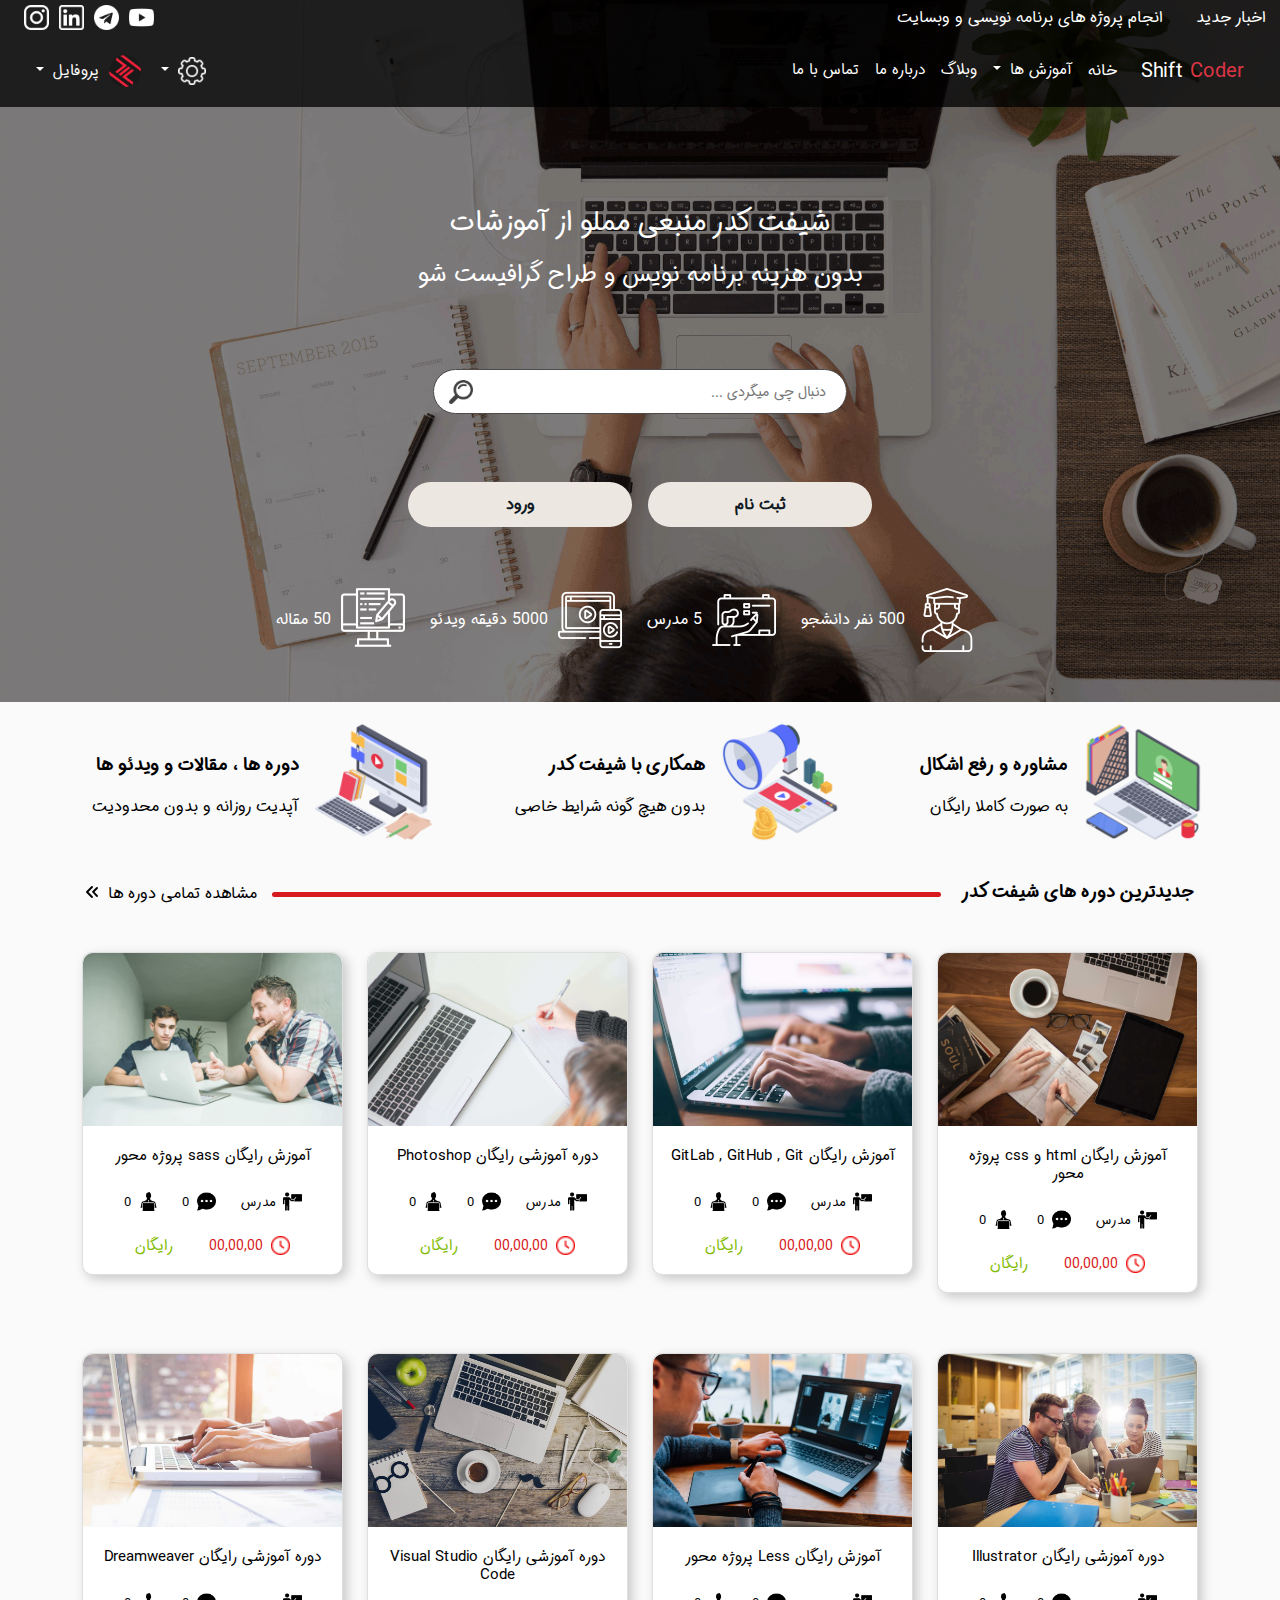
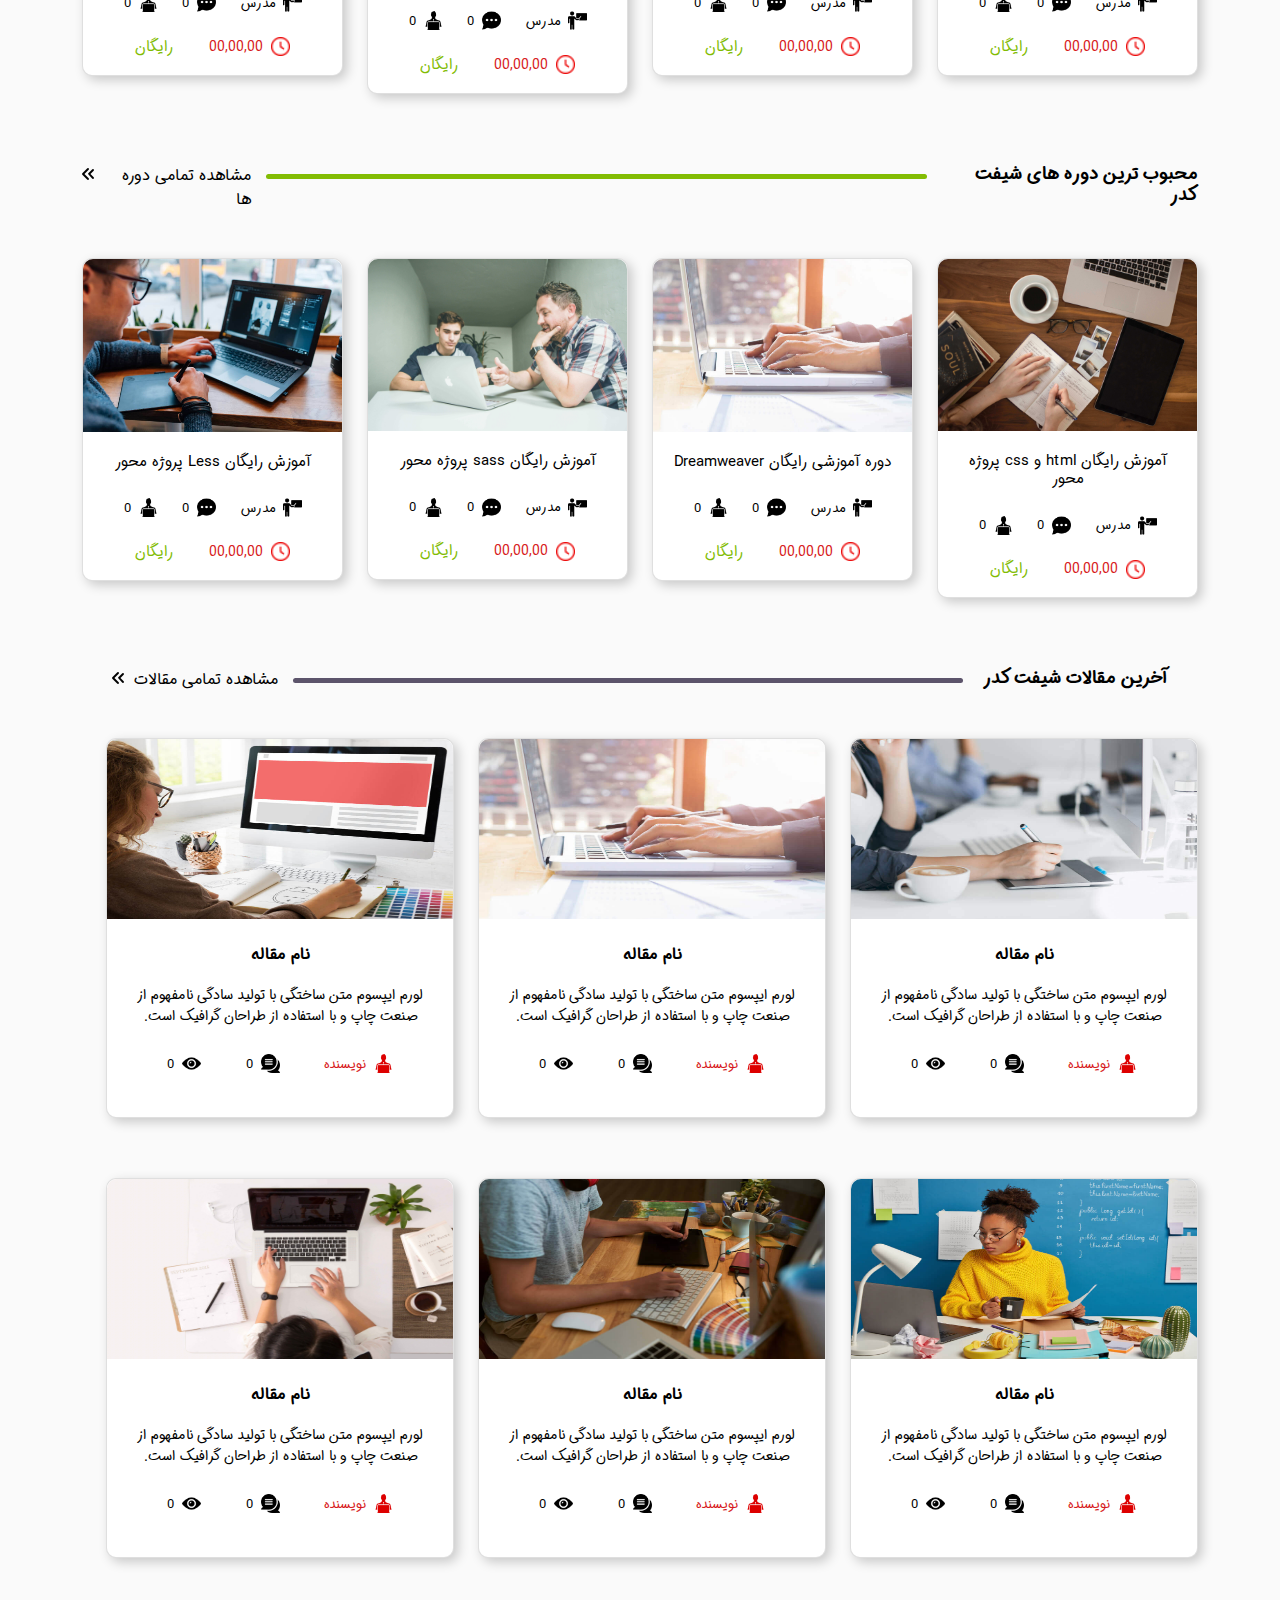
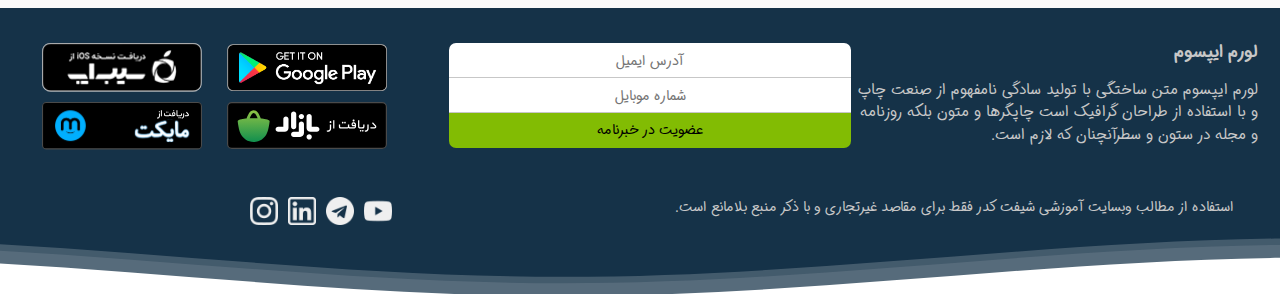
==== commit c5a5f52e: "creat articles.html" ====
--- a/index.html
+++ b/index.html
@@ -781,7 +781,7 @@
                     </h2>
                     <div class="line-section-content" id="line-section-content-yellow"></div>
                     <a class="container-full-packages">
-                        <p>مشاهده تمامی دوره ها</p>
+                        <p>مشاهده تمامی مقالات</p>
                         <img src="icons/double-left-arrows-symbol.png" alt="arrow" class="img-arrow-full-packages">
                     </a>
                 </div>
